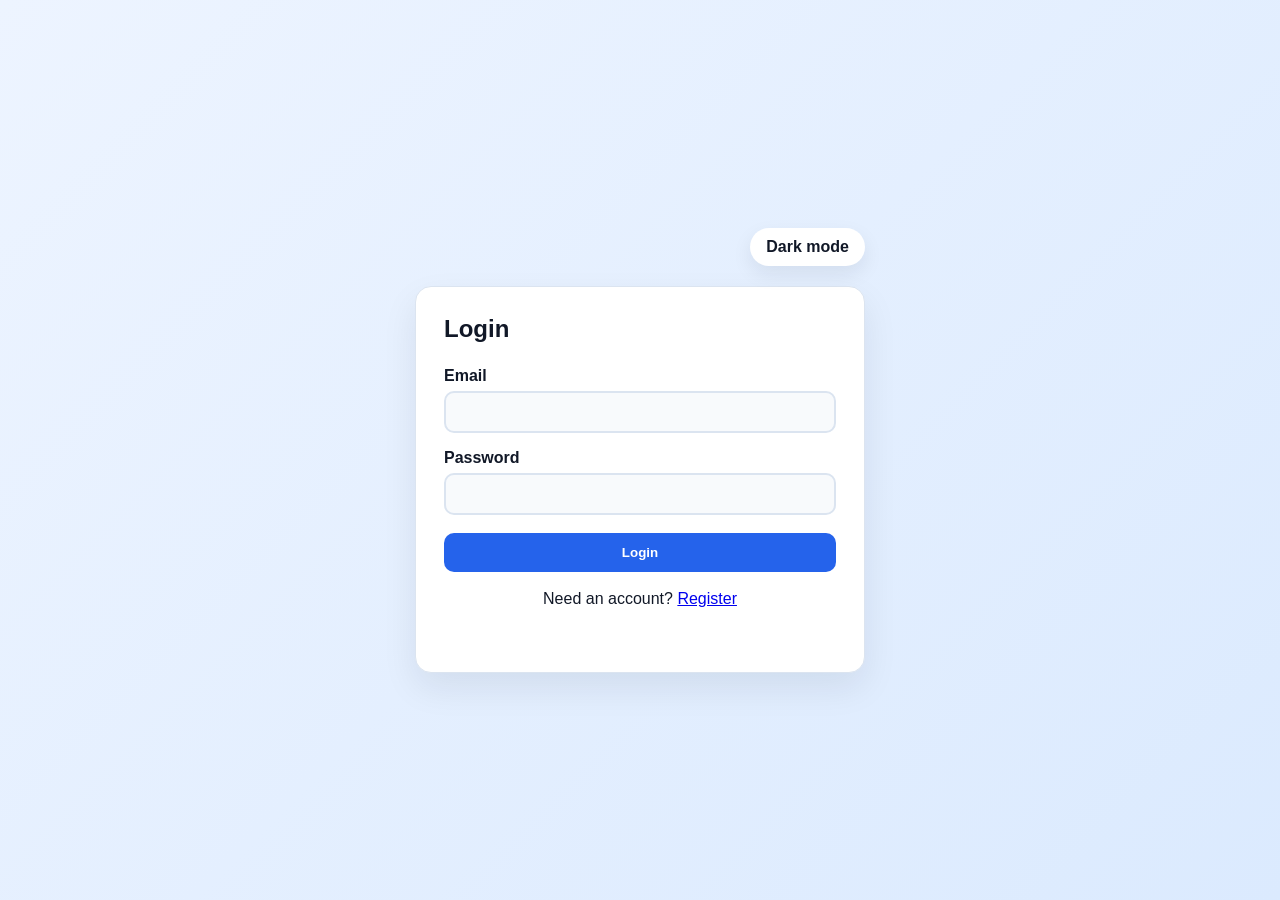
==== frontend/login.html @ 5b7e8782 "Prepare unified Docker deployment for Render" ====
<!DOCTYPE html>
<html lang="en">
<head>
  <meta charset="UTF-8" />
  <meta name="viewport" content="width=device-width, initial-scale=1.0" />
  <title>Login | LinkPulse</title>
  <link rel="stylesheet" href="css/auth.css" />
</head>
<body>
  <div class="auth-container">
    <div class="auth-toolbar">
      <button id="themeToggleBtn" class="auth-theme-toggle" type="button">Dark mode</button>
    </div>
    <form id="loginForm" class="auth-card">
      <h2>Login</h2>
      <div class="field-group">
        <label for="email">Email</label>
        <input type="email" id="email" required />
      </div>

      <div class="field-group">
        <label for="password">Password</label>
        <input type="password" id="password" required />
      </div>

      <button type="submit" class="btn btn-primary">Login</button>
      <p class="switch-text">Need an account? <a href="register.html">Register</a></p>
      <div id="message" class="message"></div>
    </form>
  </div>

  <script src="js/config.js"></script>
  <script src="js/api.js"></script>
  <script src="js/auth.js"></script>
  <script src="js/theme.js"></script>
  <script>
    document.getElementById('loginForm').addEventListener('submit', async function (event) {
      event.preventDefault();
      const email = document.getElementById('email').value;
      const password = document.getElementById('password').value;
      const result = await login(email, password);
      if (result.success) {
        window.location.href = 'dashboard.html';
      }
    });
  </script>
</body>
</html>
---- frontend/css/auth.css ----
:root {
  --bg: #edf4ff;
  --bg-end: #dbeafe;
  --surface: #ffffff;
  --surface-2: #f8fafc;
  --text: #111827;
  --muted: #475569;
  --border: #dbe4f0;
  --primary: #2563eb;
  --button-text: #ffffff;
  --shadow: rgba(15, 23, 42, 0.08);
}

:root[data-theme='dark'] {
  --bg: #0f172a;
  --bg-end: #334155;
  --surface: #111827;
  --surface-2: #1e293b;
  --text: #e5e7eb;
  --muted: #cbd5e1;
  --border: #334155;
  --primary: #60a5fa;
  --button-text: #e2e8eb;
  --shadow: rgba(2, 6, 23, 0.45);
}

*, *::before, *::after {
  box-sizing: border-box;
}

body {
  margin: 0;
  min-height: 100vh;
  display: flex;
  align-items: center;
  justify-content: center;
  font-family: Arial, sans-serif;
  color: var(--text);
  background: linear-gradient(135deg, var(--bg), var(--bg-end));
}

.auth-container {
  position: relative;
  width: min(450px, 90%);
  padding-top: 58px;
}

.auth-toolbar {
  position: absolute;
  top: 0;
  right: 0;
  display: flex;
  justify-content: flex-end;
}

.auth-theme-toggle {
  padding: 10px 16px;
  border: 0;
  border-radius: 999px;
  background: var(--surface);
  color: var(--text);
  box-shadow: 0 8px 20px var(--shadow);
  cursor: pointer;
  font: inherit;
  font-weight: 700;
}

.auth-card {
  padding: 28px;
  overflow: hidden;
  background: var(--surface);
  border: 1px solid var(--border);
  border-radius: 16px;
  box-shadow: 0 15px 35px var(--shadow);
}

.auth-card h2 {
  margin: 0 0 24px;
}

.field-group {
  display: flex;
  flex-direction: column;
  gap: 6px;
  margin-top: 16px;
}

.field-group label {
  font-weight: 600;
}

.auth-card input {
  width: 100%;
  min-height: 42px;
  padding: 10px 12px;
  border: 2px solid var(--border);
  border-radius: 10px;
  background: var(--surface-2);
  color: var(--text);
  font: inherit;
  transition: border-color 0.2s ease, box-shadow 0.2s ease;
}

.auth-card input:focus {
  outline: none;
  border-color: var(--primary);
  box-shadow: 0 0 0 4px rgba(96, 165, 250, 0.18);
}

.btn {
  width: 100%;
  margin-top: 18px;
  padding: 12px;
  border: none;
  border-radius: 10px;
  background: var(--primary);
  color: var(--button-text);
  cursor: pointer;
  font-weight: 700;
}

.switch-text {
  margin-top: 18px;
  text-align: center;
}

.message {
  min-height: 20px;
  margin-top: 14px;
  color: #b91c1c;
}
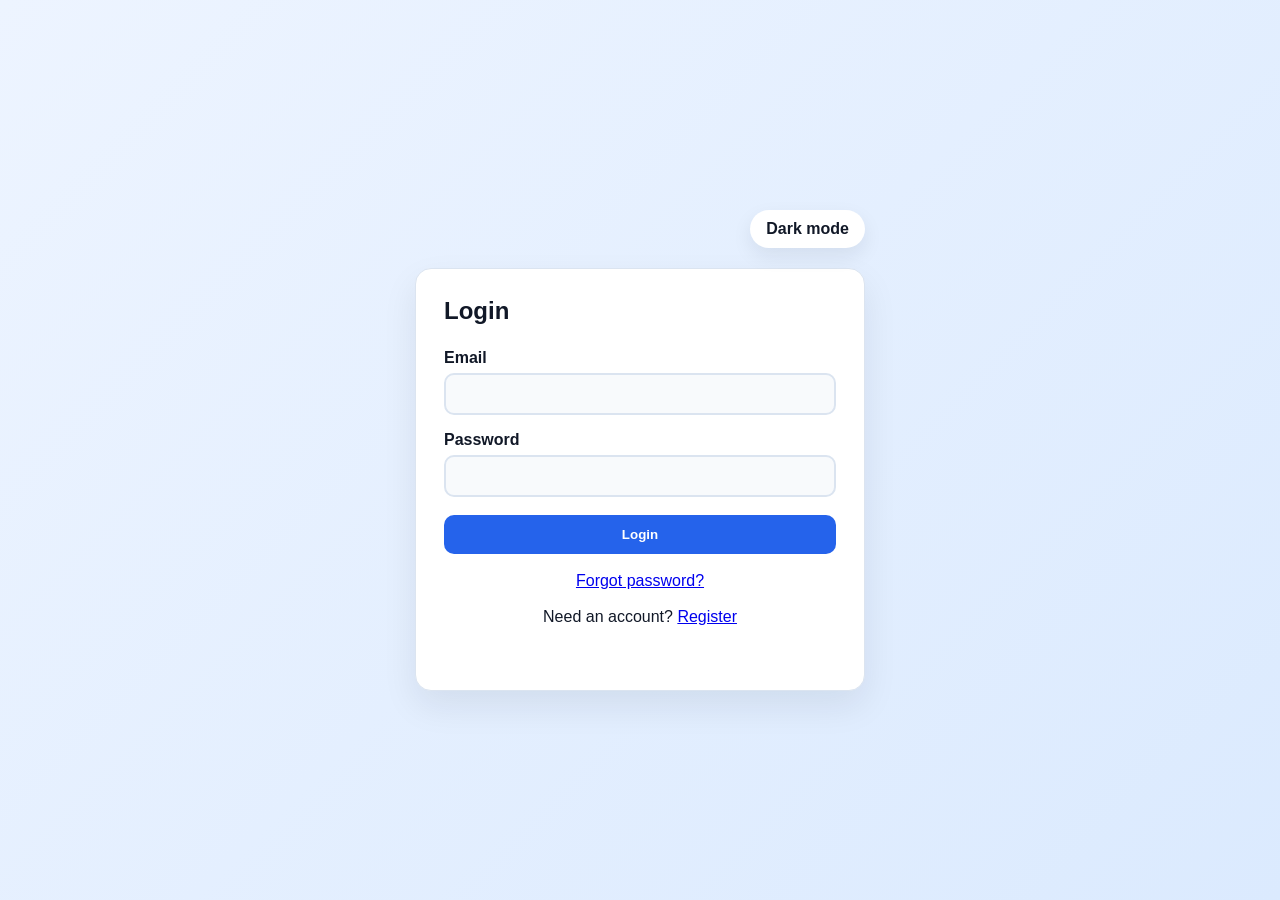
==== commit b5ca1766: "Add Gmail password recovery flows" ====
--- a/frontend/login.html
+++ b/frontend/login.html
@@ -24,6 +24,7 @@
       </div>
 
       <button type="submit" class="btn btn-primary">Login</button>
+      <p class="switch-text"><a href="forgot-password.html">Forgot password?</a></p>
       <p class="switch-text">Need an account? <a href="register.html">Register</a></p>
       <div id="message" class="message"></div>
     </form>
